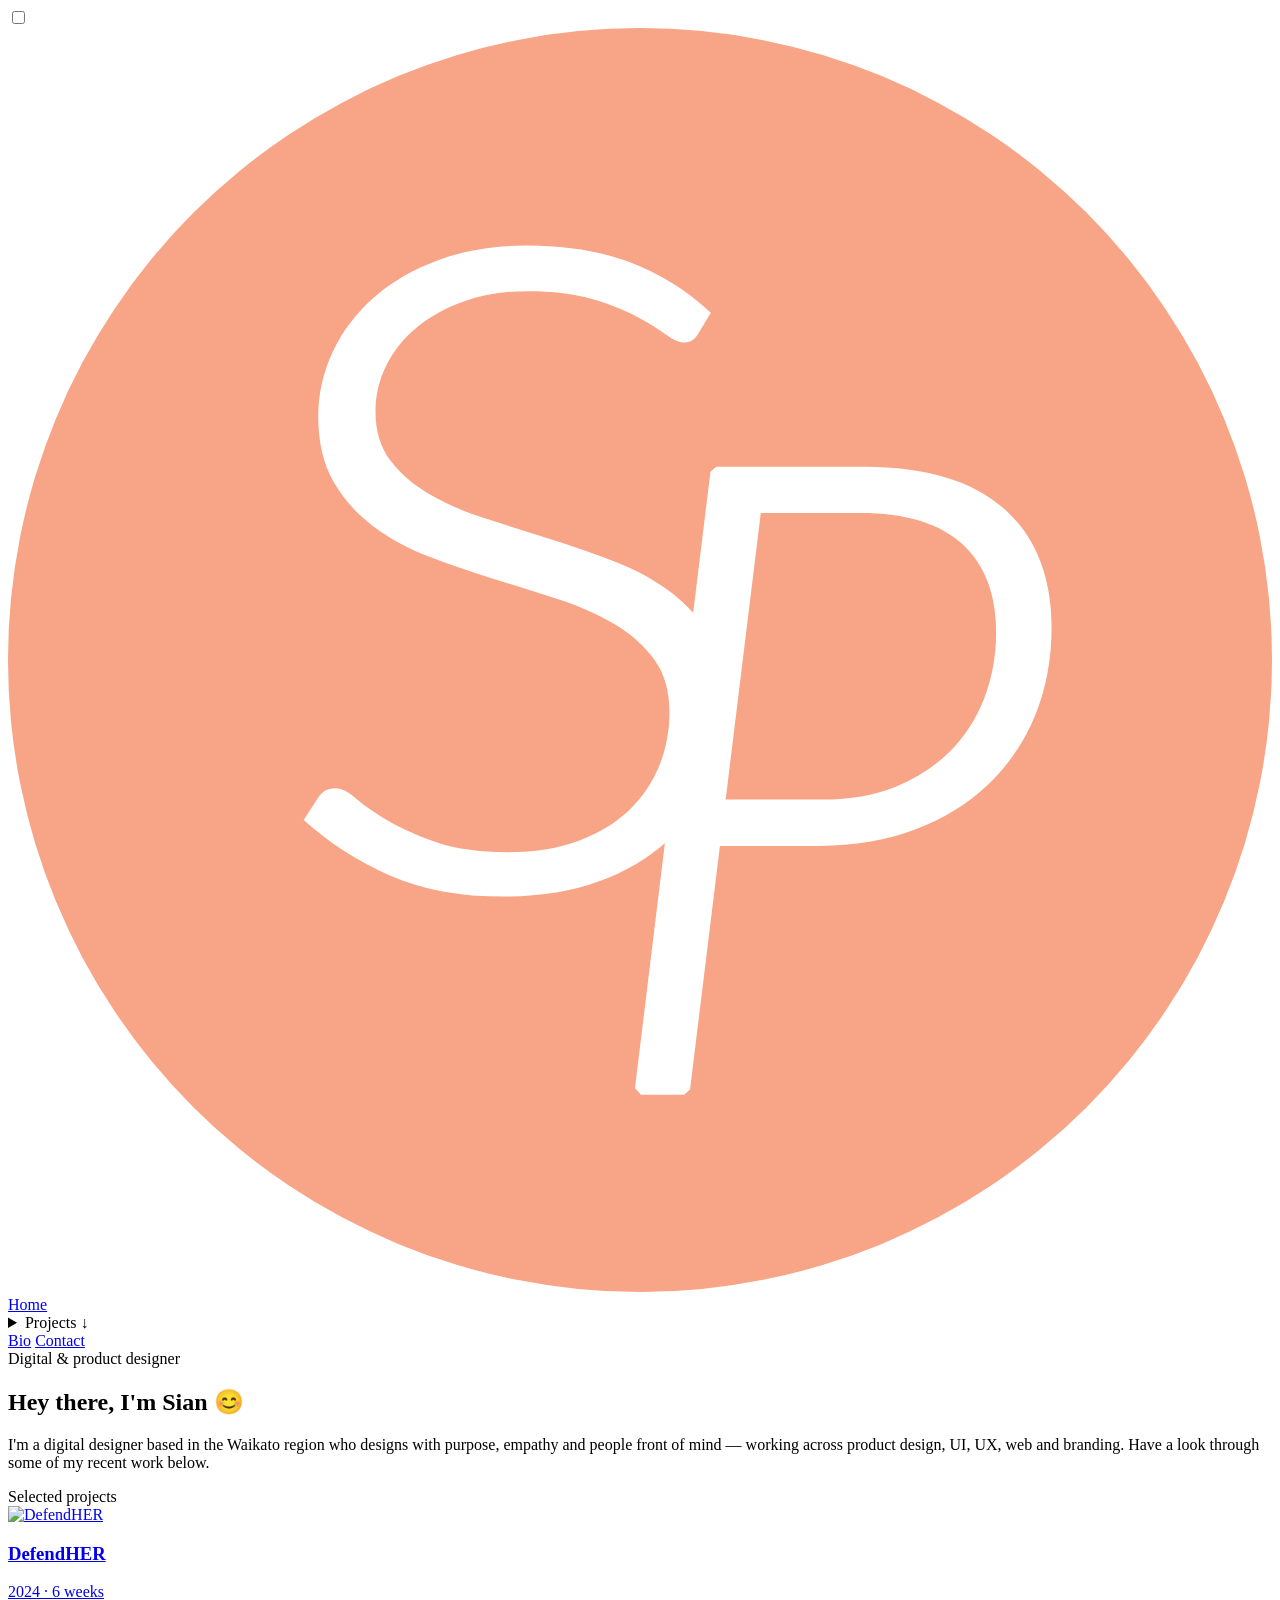
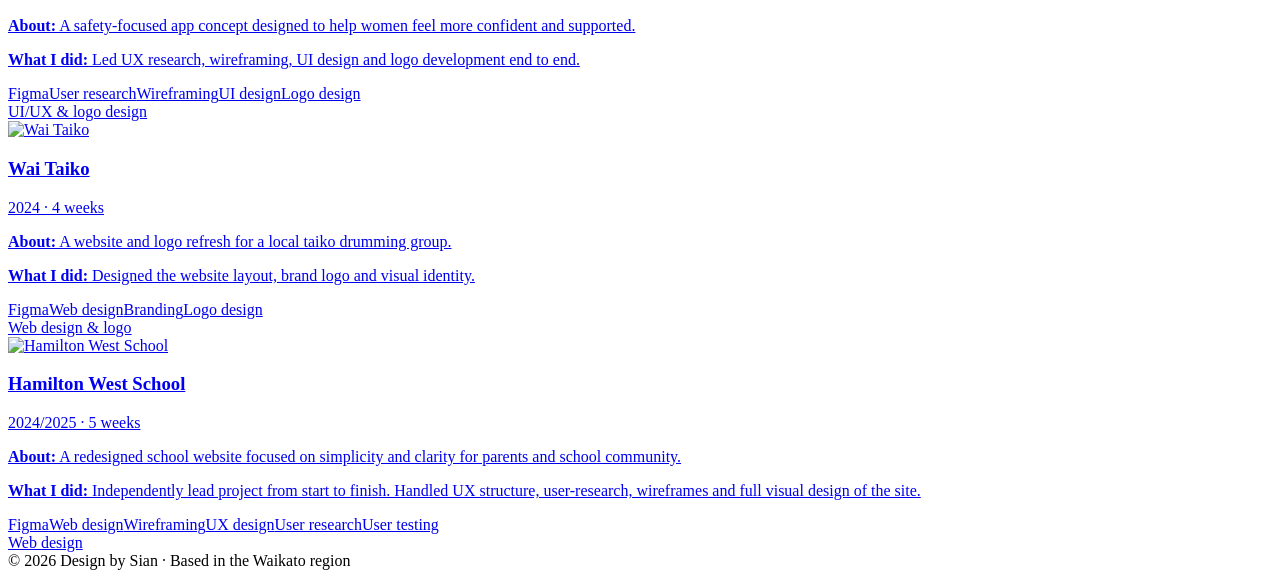
==== index.html @ 66684fa2 "Add files via upload .html files added" ====
<!DOCTYPE html>
<html lang="en">
<head>
<meta charset="UTF-8">
<meta name="viewport" content="width=device-width, initial-scale=1.0">
<title>Design by Sian</title>
<link rel="preconnect" href="https://fonts.googleapis.com">
<link href="https://fonts.googleapis.com/css2?family=Fraunces:opsz,wght@9..144,400;9..144,500;9..144,600&family=Lato:ital,wght@0,400;0,700;0,900;1,400;1,700&display=swap" rel="stylesheet">
<link rel="stylesheet" href="style.css">
</head>
<body>

<input type="checkbox" id="menuToggle" class="menu-toggle">

<a class="floating-logo" href="index.html">
  <svg id="Layer_2" data-name="Layer 2" xmlns="http://www.w3.org/2000/svg" viewBox="0 0 121 121">
    <defs>
      <style>
        .cls-1 { fill: #fff; }
        .cls-2 { fill: #f8a486; }
      </style>
    </defs>
    <g id="Layer_1-2" data-name="Layer 1">
      <g>
        <circle class="cls-2" cx="60.5" cy="60.5" r="60.5"/>
        <path class="cls-1" d="M95.38,46.04c-2.99-2.68-7.49-4.05-13.39-4.05h-14.18l-.57.5-1.65,13.49c-.63-.71-1.33-1.36-2.1-1.95-1.56-1.17-3.35-2.16-5.37-2.94-2.02-.79-4.08-1.51-6.16-2.16-2.08-.65-4.14-1.3-6.16-1.94-2.02-.65-3.81-1.42-5.37-2.31-1.56-.89-2.82-1.96-3.79-3.22-.97-1.25-1.46-2.83-1.46-4.74,0-1.54.34-3,1.03-4.4.69-1.4,1.67-2.62,2.94-3.67,1.27-1.05,2.81-1.89,4.61-2.52,1.8-.63,3.79-.94,5.98-.94,2.43,0,4.49.25,6.19.76,1.7.51,3.13,1.07,4.28,1.7s2.07,1.19,2.76,1.7c.69.51,1.25.76,1.7.76.61,0,1.07-.28,1.4-.85l1.21-2c-2.35-2.19-4.95-3.8-7.8-4.86-2.85-1.05-6.12-1.58-9.8-1.58-3.08,0-5.85.45-8.32,1.34-2.47.89-4.56,2.08-6.28,3.58-1.72,1.5-3.05,3.24-3.98,5.22-.93,1.98-1.4,4.05-1.4,6.19,0,2.51.49,4.6,1.46,6.28.97,1.68,2.25,3.11,3.82,4.28,1.58,1.17,3.37,2.15,5.37,2.91,2,.77,4.06,1.48,6.16,2.12,2.1.65,4.16,1.3,6.16,1.94,2,.65,3.79,1.44,5.37,2.37s2.85,2.06,3.82,3.4c.97,1.33,1.46,3.01,1.46,5.04,0,1.82-.33,3.55-1,5.19-.67,1.64-1.65,3.07-2.94,4.28-1.3,1.21-2.91,2.18-4.86,2.88-1.94.71-4.19,1.06-6.74,1.06-2.71,0-4.99-.32-6.83-.97-1.84-.65-3.39-1.35-4.64-2.09-1.25-.75-2.26-1.45-3-2.09-.75-.65-1.39-.97-1.91-.97-.45,0-.8.08-1.06.24-.26.16-.5.4-.7.73l-1.34,2.06c2.43,2.19,5.18,3.96,8.26,5.31,3.08,1.35,6.74,2.03,10.99,2.03,3.4,0,6.41-.49,9.04-1.46,2.47-.91,4.56-2.14,6.29-3.65l-2.86,23.43.57.64h4.13l.57-.5,2.86-23.31h9.5c3.34,0,6.41-.52,9.12-1.54,2.73-1.02,5.09-2.47,7.03-4.31,1.94-1.84,3.46-4.07,4.51-6.62,1.05-2.55,1.59-5.39,1.59-8.45,0-4.84-1.52-8.67-4.53-11.37ZM72.07,46.43h9.5c4.36,0,7.66,1.01,9.81,3,2.13,1.98,3.21,4.8,3.21,8.4,0,2.3-.39,4.46-1.17,6.42-.77,1.95-1.89,3.65-3.31,5.06-1.43,1.41-3.17,2.53-5.19,3.34-2.02.8-4.33,1.21-6.86,1.21h-9.36l3.36-27.42Z"/>
      </g>
    </g>
  </svg>
</a>

<label for="menuToggle" class="hamburger-btn">
  <span></span><span></span><span></span>
</label>

<label for="menuToggle" class="menu-overlay"></label>

<nav class="side-panel">
  <a class="panel-link" href="index.html">Home</a>
  <details class="panel-projects">
    <summary class="panel-link">Projects <span class="chev">&darr;</span></summary>
    <div class="panel-sub">
      <a href="defendher.html">DefendHER</a>
      <a href="waitaiko.html">Wai Taiko</a>
      <a href="hamwest.html">Hamilton West School</a>
      <a href="sugarrush.html">Sugar Rush</a>
    </div>
  </details>
  <a class="panel-link" href="bio.html">Bio</a>
  <a class="panel-link" href="contact.html">Contact</a>
</nav>

<main class="wrap">
  <section class="hero-section">
    <div class="hero">
      <div class="tag">Digital &amp; product designer</div>
      <h1>Hey there, I'm Sian 😊</h1>
      <p>I'm a digital designer based in the Waikato region who designs with purpose, empathy and people front of mind — working across product design, UI, UX, web and branding. Have a look through some of my recent work below.</p>
    </div>
    <div class="section-label">Selected projects</div>
    <div class="projects">
    <a class="project-card" href="defendher.html">
      <div class="project-img"><img src="images/defendher-image.jpg" alt="DefendHER"></div>
      <div class="project-info">
        <div class="project-top">
          <h3>DefendHER</h3>
          <div class="project-meta">2024 &middot; 6 weeks</div>
        </div>
        <div class="project-desc">
          <p><strong>About:</strong> A safety-focused app concept designed to help women feel more confident and supported.</p>
          <p><strong>What I did:</strong> Led UX research, wireframing, UI design and logo development end to end.</p>
        </div>
        <div class="skills-row"><span class="skill-pill">Figma</span><span class="skill-pill">User research</span><span class="skill-pill">Wireframing</span><span class="skill-pill">UI design</span><span class="skill-pill">Logo design</span></div>
        <div class="project-type">UI/UX & logo design</div>
      </div>
    </a>
    <a class="project-card" href="waitaiko.html">
      <div class="project-img"><img src="images/waitaiko-image.jpg" alt="Wai Taiko"></div>
      <div class="project-info">
        <div class="project-top">
          <h3>Wai Taiko</h3>
          <div class="project-meta">2024 &middot; 4 weeks</div>
        </div>
        <div class="project-desc">
          <p><strong>About:</strong> A website and logo refresh for a local taiko drumming group.</p>
          <p><strong>What I did:</strong> Designed the website layout, brand logo and visual identity.</p>
        </div>
        <div class="skills-row"><span class="skill-pill">Figma</span><span class="skill-pill">Web design</span><span class="skill-pill">Branding</span><span class="skill-pill">Logo design</span></div>
        <div class="project-type">Web design & logo</div>
      </div>
    </a>
    <a class="project-card" href="hamwest.html">
      <div class="project-img"><img src="images/hamwest-image.jpg" alt="Hamilton West School"></div>
      <div class="project-info">
        <div class="project-top">
          <h3>Hamilton West School</h3>
          <div class="project-meta">2024/2025 &middot; 5 weeks</div>
        </div>
        <div class="project-desc">
          <p><strong>About:</strong> A redesigned school website focused on simplicity and clarity for parents and school community.</p>
          <p><strong>What I did:</strong> Independently lead project from start to finish. Handled UX structure, user-research, wireframes and full visual design of the site.</p>
        </div>
        <div class="skills-row"><span class="skill-pill">Figma</span><span class="skill-pill">Web design</span><span class="skill-pill">Wireframing</span><span class="skill-pill">UX design</span><span class="skill-pill">User research</span><span class="skill-pill">User testing</span></div>
        <div class="project-type">Web design</div>
      </div>
    </a>
    <!--<a class="project-card" href="sugarrush.html">
      <div class="project-img">Image placeholder</div>
      <div class="project-info">
        <div class="project-top">
          <h3>Sugar Rush</h3>
          <div class="project-meta">2024 &middot; 3 weeks</div>
        </div>
        <div class="project-desc">
          <p><strong>About:</strong> A playful brand identity created for a boutique confectionery business.</p>
          <p><strong>What I did:</strong> Developed the brand concept, logo, colour palette and packaging direction.</p>
        </div>
        <div class="skills-row"><span class="skill-pill">Illustrator</span><span class="skill-pill">Branding</span><span class="skill-pill">Logo design</span><span class="skill-pill">Packaging</span></div>
        <div class="project-type">Branding</div>
      </div>
    </a>-->
    </div>
  </section>
</main>

<footer>&copy; 2026 Design by Sian &middot; Based in the Waikato region</footer>

</body>
</html>
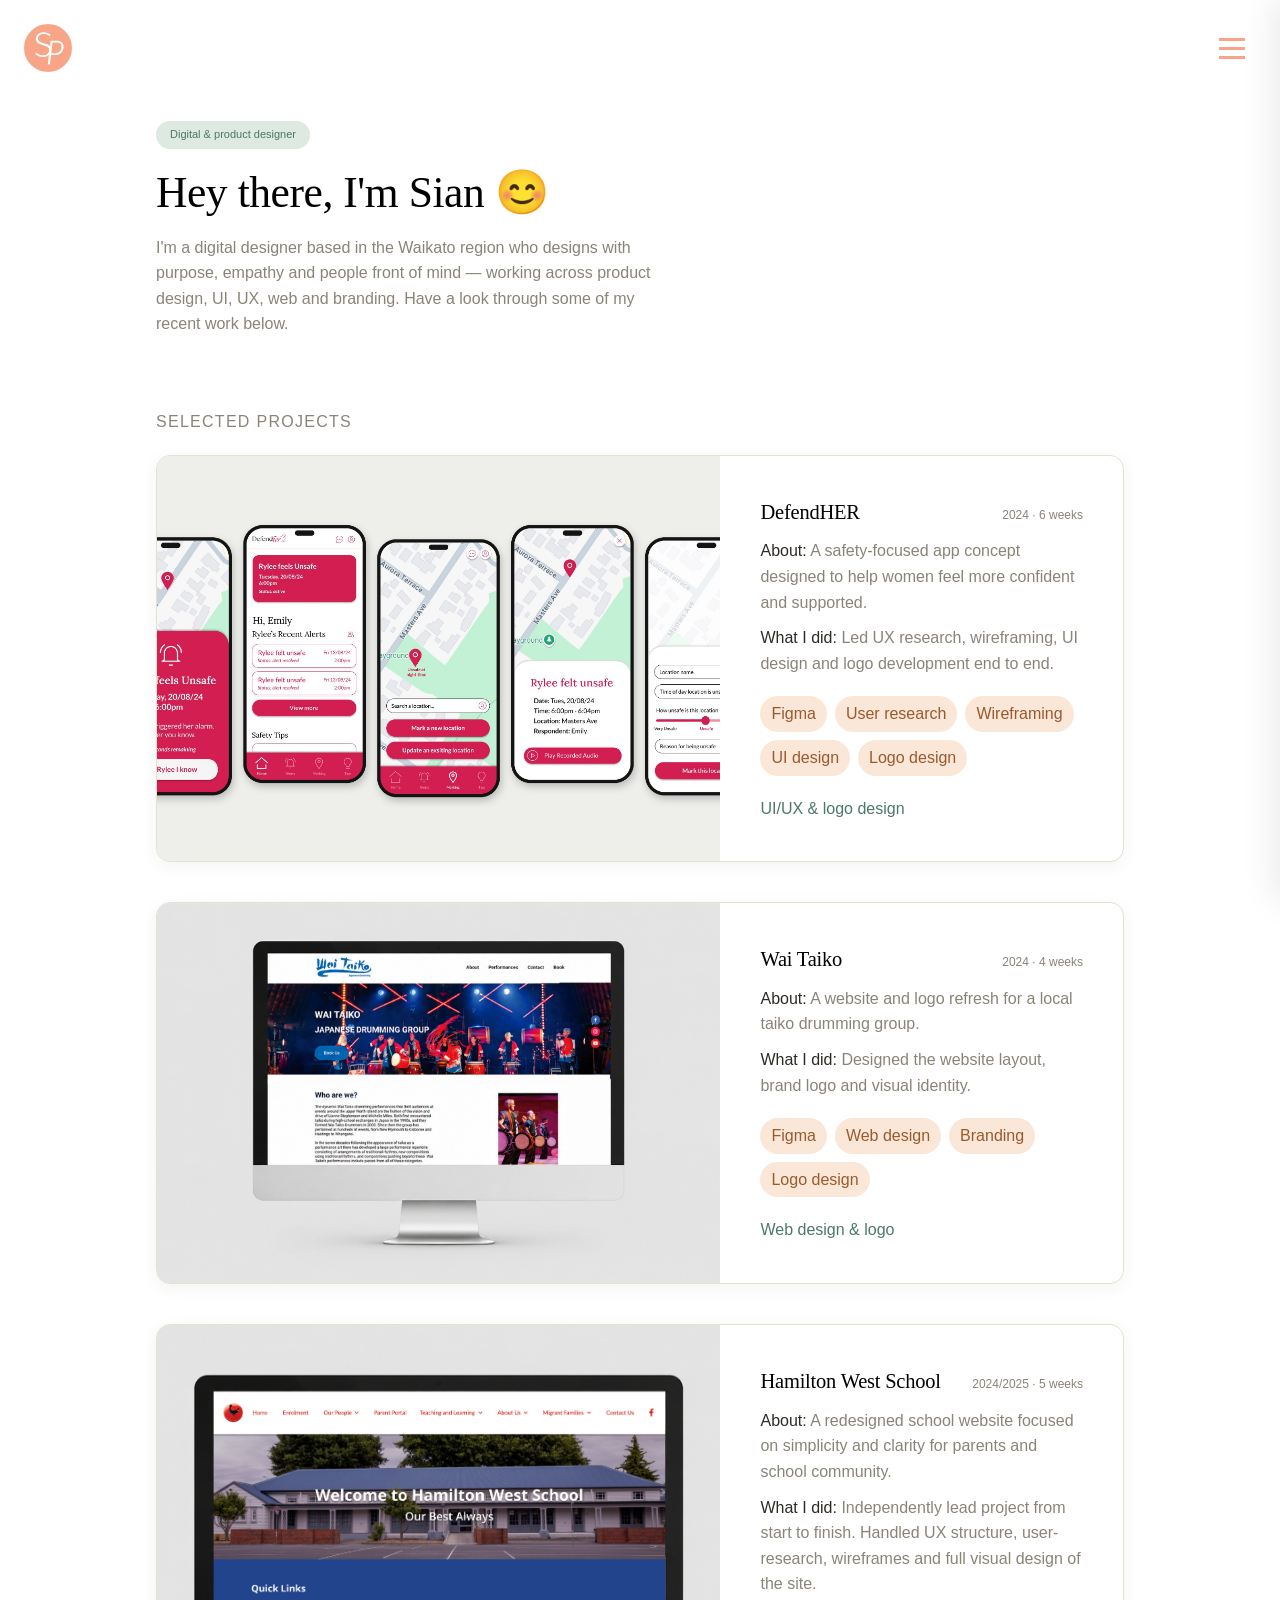
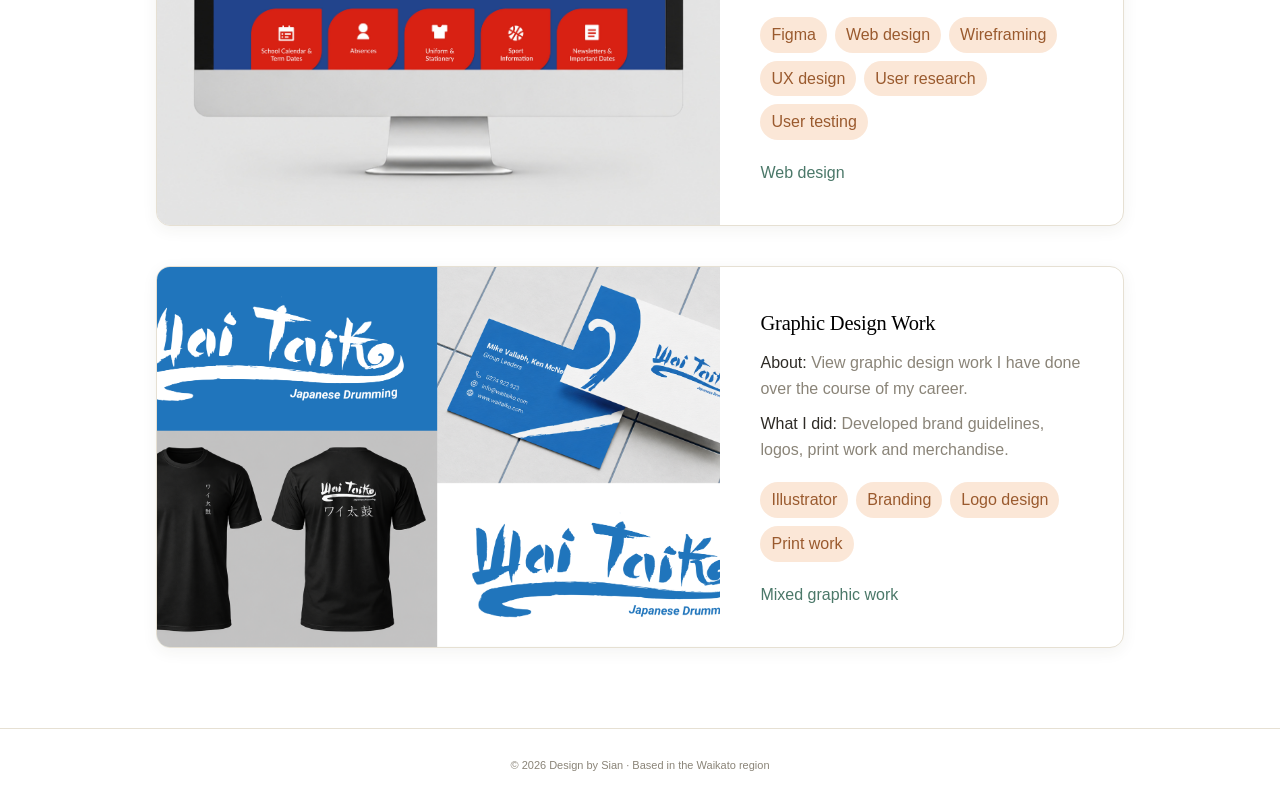
==== commit addcc8ed: "Add graphic design work page" ====
--- a/index.html
+++ b/index.html
@@ -43,7 +43,7 @@
       <a href="defendher.html">DefendHER</a>
       <a href="waitaiko.html">Wai Taiko</a>
       <a href="hamwest.html">Hamilton West School</a>
-      <a href="sugarrush.html">Sugar Rush</a>
+      <a href="graphicdesignwork.html">Graphic Design Work</a>
     </div>
   </details>
   <a class="panel-link" href="bio.html">Bio</a>
@@ -104,21 +104,21 @@
         <div class="project-type">Web design</div>
       </div>
     </a>
-    <!--<a class="project-card" href="sugarrush.html">
-      <div class="project-img">Image placeholder</div>
+    <a class="project-card" href="graphicdesignwork.html">
+      <div class="project-img"><img src="images/graphicwork-image.png" alt="Graphic design work"></div>
       <div class="project-info">
         <div class="project-top">
-          <h3>Sugar Rush</h3>
-          <div class="project-meta">2024 &middot; 3 weeks</div>
+          <h3>Graphic Design Work</h3>
+          <div class="project-meta"></div>
         </div>
         <div class="project-desc">
-          <p><strong>About:</strong> A playful brand identity created for a boutique confectionery business.</p>
-          <p><strong>What I did:</strong> Developed the brand concept, logo, colour palette and packaging direction.</p>
+          <p><strong>About:</strong> View graphic design work I have done over the course of my career.</p>
+          <p><strong>What I did:</strong> Developed brand guidelines, logos, print work and merchandise.</p>
         </div>
-        <div class="skills-row"><span class="skill-pill">Illustrator</span><span class="skill-pill">Branding</span><span class="skill-pill">Logo design</span><span class="skill-pill">Packaging</span></div>
-        <div class="project-type">Branding</div>
+        <div class="skills-row"><span class="skill-pill">Illustrator</span><span class="skill-pill">Branding</span><span class="skill-pill">Logo design</span><span class="skill-pill">Print work</span></div>
+        <div class="project-type">Mixed graphic work</div>
       </div>
-    </a>-->
+    </a>
     </div>
   </section>
 </main>
--- a/style.css
+++ b/style.css
@@ -0,0 +1,386 @@
+:root{
+    --bg:#FFFFFF;
+    --surface:#FFFFFF;
+    --text:#2E2B26;
+    --text-muted:#8A8478;
+    --accent:#4B7869;
+    --accent-soft:#DDE9E1;
+    --accent-2:#E8A67B;
+    --accent-2-soft:#FBE7D7;
+    --border:#E6E0D3;
+    --radius:14px;
+  }
+  *{box-sizing:border-box;}
+  body{
+    margin:0;
+    background:var(--bg);
+    color:var(--text);
+    font-family:'Lato',sans-serif;
+    line-height:1.6;
+  }
+  h1,h2,h3,.serif{
+    font-family:'Fraunces',serif;
+    font-weight:500;
+    letter-spacing:-0.01em;
+    margin:0;
+    color:#000000;
+  }
+  a{color:inherit;text-decoration:none;}
+  .wrap{width:80%;margin:0 auto;padding:0 28px;}
+
+  /* Floating logo + hamburger (CSS-only, driven by hidden checkbox) */
+  .menu-toggle{
+    position:absolute;opacity:0;pointer-events:none;
+  }
+
+  .floating-logo{
+    position:fixed;top:24px;left:24px;z-index:60;
+    width:48px;height:48px;
+    cursor:pointer;
+    display:flex;align-items:center;justify-content:center;
+    transition:transform .15s;
+  }
+  .floating-logo:hover{transform:scale(1.08);}
+  .floating-logo svg{width:100%;height:100%;display:block;}
+
+  .hamburger-btn{
+    position:fixed;top:24px;right:24px;z-index:60;
+    width:48px;height:48px;
+    background:transparent;
+    display:flex;align-items:center;justify-content:center;
+    flex-direction:column;gap:6px;
+    cursor:pointer;
+    transition:transform .15s;
+  }
+  .hamburger-btn:hover{transform:scale(1.08);}
+  .hamburger-btn span{
+    width:26px;height:3px;background:#f8a486;
+    transition:transform .25s, opacity .25s;
+  }
+  .menu-toggle:checked ~ .hamburger-btn span:nth-child(1){transform:translateY(9px) rotate(45deg);}
+  .menu-toggle:checked ~ .hamburger-btn span:nth-child(2){opacity:0;}
+  .menu-toggle:checked ~ .hamburger-btn span:nth-child(3){transform:translateY(-9px) rotate(-45deg);}
+
+  .menu-overlay{
+    position:fixed;inset:0;
+    background:rgba(46,43,38,0.25);
+    opacity:0;pointer-events:none;
+    transition:opacity .25s;
+    z-index:55;
+    display:block;
+  }
+  .menu-toggle:checked ~ .menu-overlay{opacity:1;pointer-events:auto;}
+
+  .side-panel{
+    position:fixed;top:0;right:0;bottom:0;
+    width:300px;max-width:82vw;
+    background:var(--surface);
+    box-shadow:-8px 0 30px rgba(0,0,0,0.08);
+    transform:translateX(100%);
+    transition:transform .3s ease;
+    z-index:58;
+    padding:96px 32px 32px;
+    display:flex;flex-direction:column;gap:6px;
+  }
+  .menu-toggle:checked ~ .side-panel{transform:translateX(0);}
+  .panel-link{
+    font-family:'Fraunces',serif;font-size:clamp(18px, 2vw, 24px);
+    padding:12px 0;cursor:pointer;color:var(--text);
+    display:flex;align-items:center;justify-content:space-between;
+    list-style:none;
+  }
+  .panel-link::-webkit-details-marker{display:none;}
+  .panel-link:hover{color:#f8a486;}
+  .panel-sub{
+    display:flex;flex-direction:column;
+  }
+  .panel-sub a{
+    font-family:'Lato',sans-serif;font-size:clamp(13px, 1vw, 16px);
+    color:var(--text-muted);padding:9px 0 9px 12px;cursor:pointer;
+  }
+  .panel-sub a:hover{color:#f8a486;}
+  .chev{font-size:clamp(12px, 0.9vw, 15px);transition:transform .25s;color:var(--text-muted);display:inline-block;}
+  .panel-projects[open] .chev{transform:rotate(180deg);}
+
+  /* Hero */
+  .hero{padding:120px 0 56px;}
+  .hero h1{font-size:clamp(28px, 3.4vw, 56px);line-height:1.15;max-width:640px;}
+  .hero p{font-size:clamp(16px, 1.1vw, 20px);color:var(--text-muted);max-width:520px;margin-top:18px;}
+  .tag{
+    display:inline-block;
+    background:var(--accent-soft);
+    color:var(--accent);
+    font-size:clamp(11px, 0.85vw, 14px);
+    padding:5px 14px;
+    border-radius:100px;
+    margin-bottom:18px;
+  }
+
+  /* Section labels */
+  .section-label{
+    font-size:clamp(16px, 0.85vw, 14px);
+    text-transform:uppercase;
+    letter-spacing:.08em;
+    color:var(--text-muted);
+    margin-bottom:20px;
+  }
+
+  /* Project cards */
+  .projects{display:flex;flex-direction:column;gap:40px;padding-bottom:80px;}
+  .project-card{
+    display:flex;
+    background:var(--surface);
+    border:1px solid var(--border);
+    border-radius:var(--radius);
+    overflow:hidden;
+    cursor:pointer;
+    box-shadow:0 4px 16px rgba(46,43,38,0.06);
+    transition:border-color .15s, transform .15s, box-shadow .15s;
+  }
+  .project-card:hover{transform:scale(1.02);box-shadow:0 8px 24px rgba(46,43,38,0.1);}
+  .project-img{
+    width:58.33%;min-width:220px;
+    background:var(--accent-soft);
+    display:flex;align-items:center;justify-content:center;
+    color:var(--accent);
+    font-size:clamp(11px, 0.85vw, 14px);
+    min-height:200px;
+  }
+  .project-img img{
+    width:100%;
+    height:100%;
+    object-fit:cover;
+    display:block;
+  }
+  .project-info{padding:40px;width:41.67%;flex-shrink:0;display:flex;flex-direction:column;gap:10px;}
+  .project-top{display:flex;justify-content:space-between;align-items:baseline;gap:12px;flex-wrap:wrap;}
+  .project-top h3{font-size:clamp(18px, 1.6vw, 30px);}
+  .project-meta{font-size:clamp(12px, 0.9vw, 16px);color:var(--text-muted);white-space:nowrap;}
+  .project-desc p{margin:0 0 10px;font-size:clamp(16px, 1vw, 17px);color:var(--text-muted);}
+  .project-desc p:last-child{margin-bottom:0;}
+  .project-desc strong{color:var(--text);font-weight:500;}
+  .skills-row{display:flex;flex-wrap:wrap;gap:8px;margin-top:10px;}
+  .skill-pill{
+    font-size:clamp(16px, 0.85vw, 15px);
+    background:var(--accent-2-soft);
+    color:#9A5A2E;
+    padding:5px 11px;
+    border-radius:100px;
+  }
+  .project-type{font-size:clamp(16px, 0.85vw, 15px);color:var(--accent);font-weight:500;margin-top:10px;}
+
+  /* Project detail page */
+  .detail-hero{padding:120px 0 40px;border-bottom:1px solid var(--border);}
+  #pd-hero-image img{width:100%;border-radius:var(--radius);display:block;margin-top:28px;}
+  .back-link{font-size:clamp(12px, 0.9vw, 15px);color:var(--text-muted);display:inline-flex;align-items:center;gap:6px;margin-bottom:24px;cursor:pointer;}
+  .back-link:hover{color:var(--accent);}
+  .detail-hero h1{font-size:clamp(24px, 3vw, 48px);}
+  .detail-meta{display:flex;gap:24px;margin-top:16px;font-size:clamp(12px, 0.9vw, 16px);color:var(--text-muted);flex-wrap:wrap;}
+  .detail-meta span strong{color:var(--text);font-weight:500;}
+
+  .detail-block{padding:44px 0;border-bottom:1px solid var(--border);}
+  .detail-block:last-of-type{border-bottom:none;}
+  .detail-block h2{font-size:clamp(19px, 1.6vw, 28px);margin-bottom:14px;}
+  .detail-block p,
+  .detail-block li,
+  .accordion-body p{
+    font-size:16px;
+    color:var(--text-muted);
+}
+.detail-block p,
+.detail-block li{
+  max-width:26.67vw;
+}
+  .detail-block p ul{margin:10px 0 0;padding-left:20px;}
+  .detail-block p li{margin-bottom:6px;}
+  
+
+  .accordion-block{padding:0;border-bottom:1px solid var(--border);}
+  .accordion-toggle{
+    cursor:pointer;
+    display:flex;align-items:center;justify-content:flex-start;
+    padding:28px 0;
+    margin-bottom:0;
+    max-width:640px;
+    user-select:none;
+    list-style:none;
+  }
+  .accordion-toggle::-webkit-details-marker{display:none;}
+  .accordion-label{
+    display:inline-block;
+    min-width:195px;
+  }
+  .accordion-chev{
+    font-size:clamp(15px, 1.3vw, 19px);color:var(--text-muted);
+    transition:transform .25s;
+    flex-shrink:0;margin-left:30px;
+    display:inline-block;
+  }
+  .accordion-block[open] .accordion-chev{transform:rotate(180deg);}
+  .accordion-body{
+    padding-bottom:28px;
+    width: 33.33%;
+  }
+
+  .placeholder-visual{
+    margin-top:20px;
+    background:var(--accent-soft);
+    border-radius:var(--radius);
+    min-height:220px;
+    display:flex;align-items:center;justify-content:center;
+    color:var(--accent);
+    font-size:clamp(11px, 0.85vw, 14px);
+  }
+
+  .hifi-grid{
+    display:flex;
+    gap:56px;
+    align-items:flex-start;
+  }
+  .hifi-left{flex:1;min-width:280px;}
+  .hifi-right{flex:1;min-width:280px;}
+  .hifi-left p{max-width:26.67vw;}
+  .hifi-btn, .site-btn{
+    display:inline-block;
+    margin-bottom: 22px;
+    background:#fff;
+    color:#f8a486;
+    border:2px solid #f8a486;
+    padding:12px 24px;
+    border-radius:100px;
+    font-size:clamp(16px, 0.9vw, 15px);
+    font-weight:500;
+    text-decoration:none;
+    box-shadow:0 2px 6px rgba(46,43,38,0.18);
+    transition:transform .15s;
+    cursor:pointer;
+    align-self: flex-start;
+  }
+  .hifi-btn:hover, .site-btn:hover{transform:scale(1.08);}
+  .hifi-video-placeholder{
+    margin-top:0;
+    aspect-ratio:1/1;
+    width:100%;
+    min-height:0;
+  }
+  .hifi-right video{
+    width:100%;
+    border-radius:var(--radius);
+    display:block;
+  }
+  @media (max-width:640px){
+    .hifi-grid{flex-direction:column;gap:28px;}
+    .detail-block p, .hifi-left p{max-width:100%;}
+  }
+
+  .flow-grid{
+    display:flex;
+    gap:40px;
+    align-items:flex-start;
+  }
+  .flow-left{flex:1 1 33.33%;min-width:220px;}
+  .flow-right{flex:1 1 66.67%;min-width:280px;}
+  .flow-left p{max-width:none;}
+  .flow-right .placeholder-visual{margin-top:0;}
+  @media (max-width:640px){
+    .flow-grid{flex-direction:column;gap:28px;}
+    .flow-left, .flow-right{flex:1 1 100%;}
+  }
+
+  /* Bio */
+  .bio-hero{padding:120px 0 20px;}
+  .bio-hero h1{font-size:clamp(24px, 3vw, 48px);}
+  .bio-grid{display:flex;gap:48px;padding:24px 0 80px;flex-wrap:wrap;}
+  .bio-photo{
+    width:220px;height:220px;border-radius:var(--radius);
+    background:var(--accent-soft);
+    display:flex;align-items:center;justify-content:center;
+    color:var(--accent);font-size:clamp(11px, 0.85vw, 14px);flex-shrink:0;
+  }
+  .bio-text{flex:1;min-width:280px;}
+  .bio-text p{color:var(--text-muted);font-size:clamp(14px, 1.1vw, 19px);max-width:520px;}
+  .skills-section{margin-top:32px;}
+  .skills-section h3{font-size:clamp(14px, 1.1vw, 19px);margin-bottom:14px;}
+  .skills-grid{display:flex;flex-wrap:wrap;gap:10px;}
+  .skills-grid .skill-pill{font-size:clamp(11px, 0.85vw, 14px);padding:6px 14px;}
+
+  /* Contact */
+  .contact-hero{padding:120px 0 40px;}
+  .contact-hero h1{font-size:clamp(24px, 3vw, 48px);}
+  .contact-hero p{color:var(--text-muted);font-size:clamp(16px, 1.1vw, 19px);max-width:480px;margin-top:14px;}
+  .contact-card{
+    background:var(--surface);border:1px solid var(--border);
+    border-radius:var(--radius);padding:32px;max-width:480px;margin-bottom:80px;
+  }
+  .contact-card label{display:block;font-size:clamp(16px, 0.85vw, 14px);color:var(--text-muted);margin-bottom:6px;margin-top:16px;}
+  .contact-card label:first-child{margin-top:0;}
+  .contact-card input, .contact-card textarea{
+    width:100%;padding:11px 13px;border:1px solid var(--border);
+    border-radius:8px;font-family:'Lato',sans-serif;font-size:clamp(16px, 1vw, 15px);
+    background:var(--bg);color:var(--text);
+  }
+  .contact-card textarea{resize:vertical;min-height:100px;}
+  .contact-btn{
+    margin-top:22px;background:var(--accent);color:#fff;border:none;
+    padding:12px 22px;border-radius:8px;font-size:clamp(12px, 0.9vw, 15px);font-weight:500;
+    cursor:pointer;font-family:'Lato',sans-serif;
+  }
+  .contact-btn:hover{opacity:.9;}
+  .direct-contact{margin-top:20px;font-size:clamp(16px, 0.9vw, 15px);color:var(--text-muted);}
+  .direct-contact strong{color:var(--accent);}
+
+  footer{border-top:1px solid var(--border);padding:28px 0;text-align:center;color:var(--text-muted);font-size:clamp(11px, 0.85vw, 14px);}
+
+.feature-grid {
+  display: grid;
+  grid-template-columns: repeat(4, 1fr);
+  gap: 20px;
+}
+
+.feature-item {
+  display: flex;
+  flex-direction: column;
+  text-align: left;
+}
+.feature-icon {
+  width: 100%;
+  border-radius:var(--radius);
+}
+.feature-desc {
+  font-size: clamp(12px, 0.9vw, 15px);
+  color: var(--text-muted);
+  text-align: left;
+}
+
+.feature-grid-double {
+  display: grid;
+  grid-template-columns: repeat(2, 1fr);
+  gap: 50px;
+}
+.feature-item-double {
+  display: flex;
+  flex-direction: column;
+  align-items: left;
+  text-align: left;
+}
+
+@media (max-width: 640px) {
+  .feature-grid {
+    grid-template-columns: 1fr;
+  }
+}
+
+@media (max-width: 640px) {
+  .feature-grid-double {
+    grid-template-columns: 1fr;
+  }
+}
+
+  @media (max-width:640px){
+    .project-card{flex-direction:column;}
+    .project-img{width:100%;min-height:160px;}
+    .project-info{width:100%;}
+    nav{gap:16px;}
+    .bio-grid{flex-direction:column;}
+    .accordion-body{width:100%;}
+  }
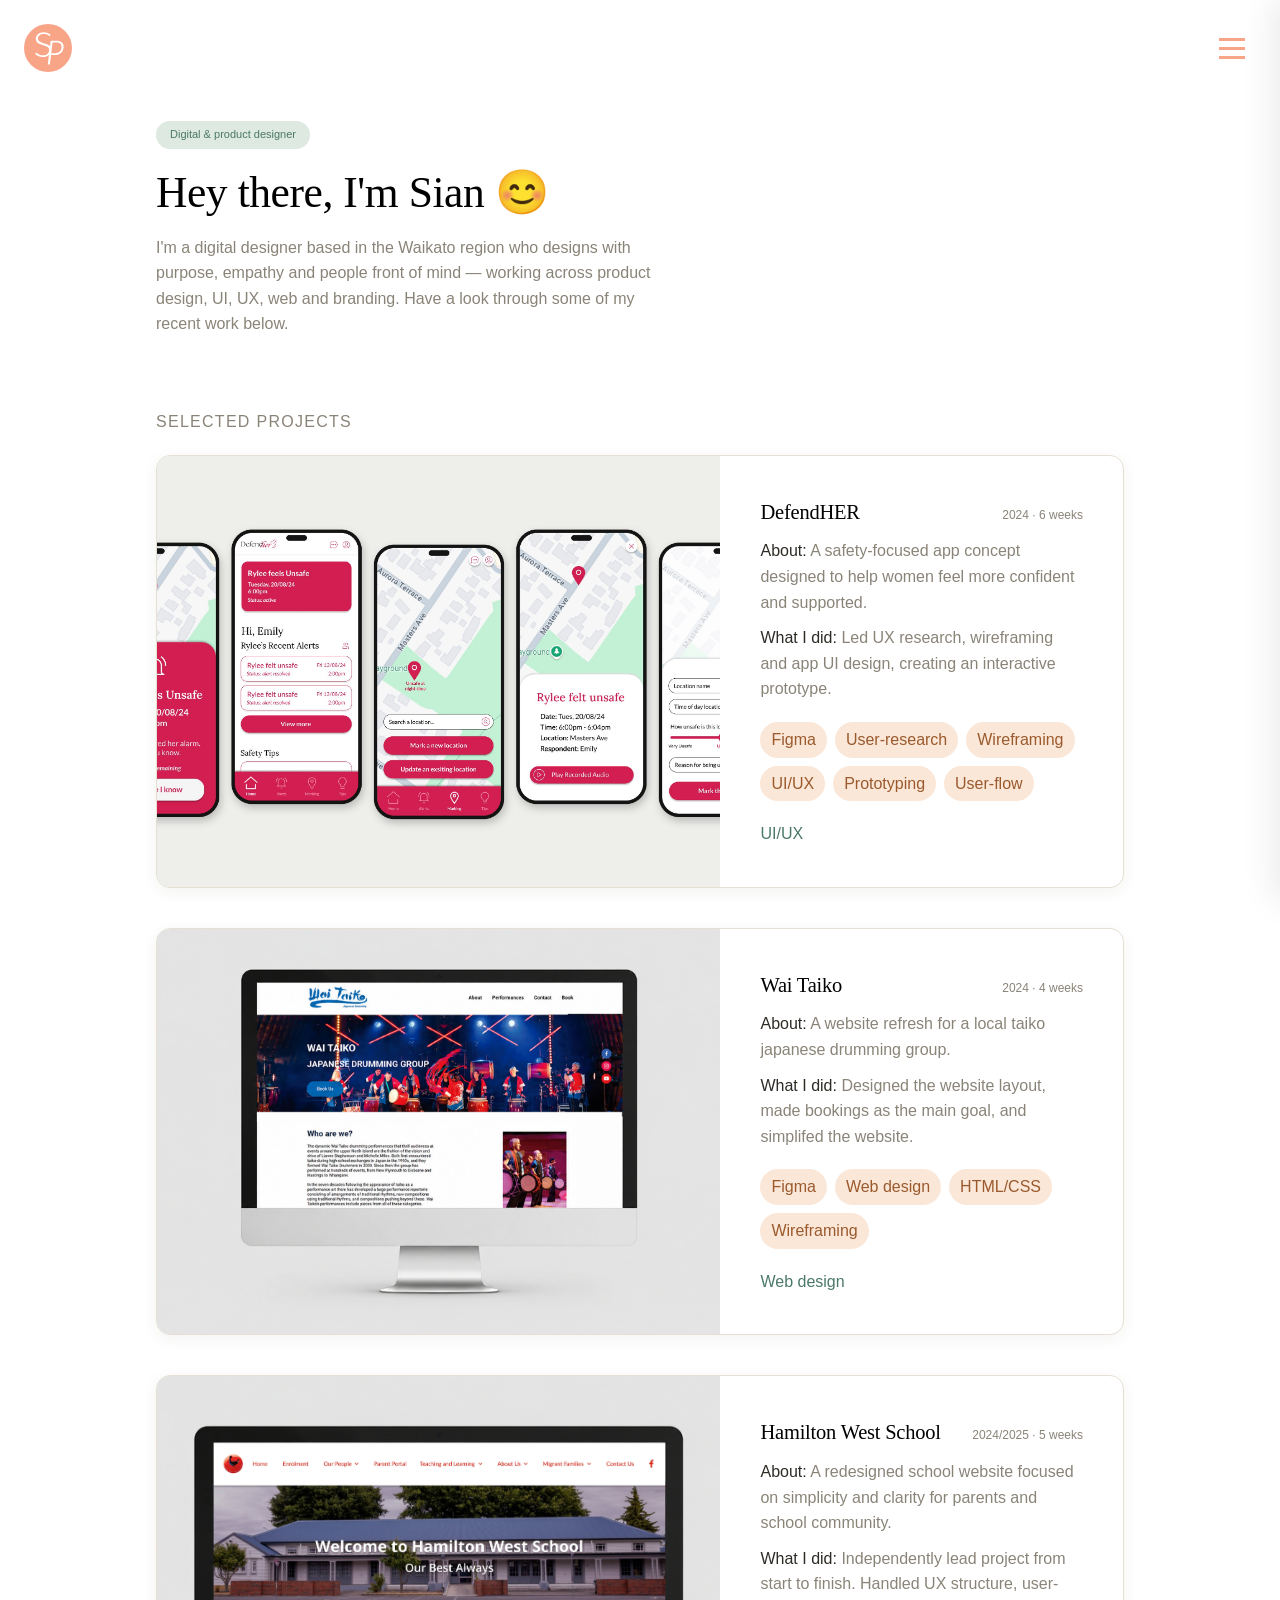
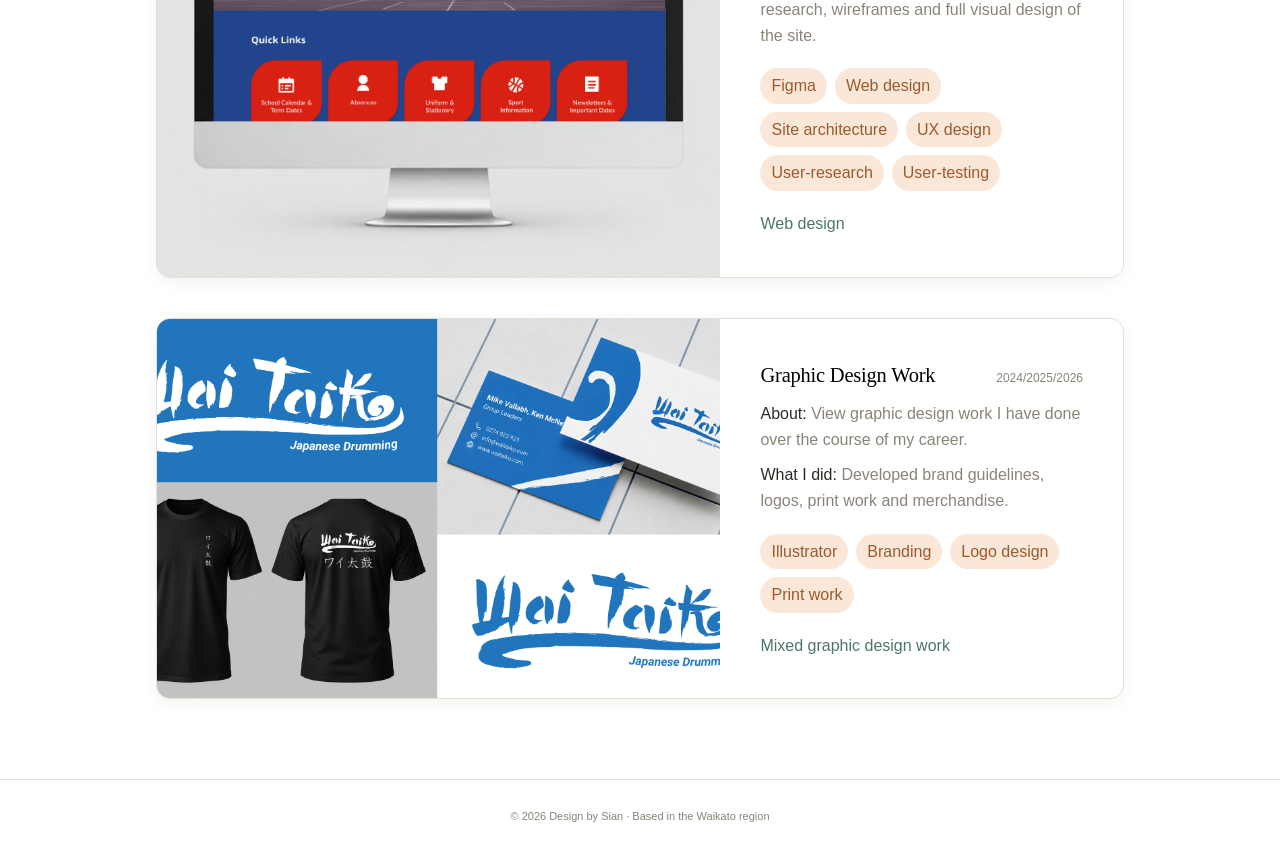
==== commit 6b62c488: "Updates 09/09/26 7.30pm Made some changes across website." ====
--- a/index.html
+++ b/index.html
@@ -68,10 +68,10 @@
         </div>
         <div class="project-desc">
           <p><strong>About:</strong> A safety-focused app concept designed to help women feel more confident and supported.</p>
-          <p><strong>What I did:</strong> Led UX research, wireframing, UI design and logo development end to end.</p>
+          <p><strong>What I did:</strong> Led UX research, wireframing and app UI design, creating an interactive prototype.</p>
         </div>
-        <div class="skills-row"><span class="skill-pill">Figma</span><span class="skill-pill">User research</span><span class="skill-pill">Wireframing</span><span class="skill-pill">UI design</span><span class="skill-pill">Logo design</span></div>
-        <div class="project-type">UI/UX & logo design</div>
+        <div class="skills-row"><span class="skill-pill">Figma</span><span class="skill-pill">User-research</span><span class="skill-pill">Wireframing</span><span class="skill-pill">UI/UX</span><span class="skill-pill">Prototyping</span><span class="skill-pill">User-flow</span></div>
+        <div class="project-type">UI/UX</div>
       </div>
     </a>
     <a class="project-card" href="waitaiko.html">
@@ -82,11 +82,11 @@
           <div class="project-meta">2024 &middot; 4 weeks</div>
         </div>
         <div class="project-desc">
-          <p><strong>About:</strong> A website and logo refresh for a local taiko drumming group.</p>
-          <p><strong>What I did:</strong> Designed the website layout, brand logo and visual identity.</p>
+          <p><strong>About:</strong> A website refresh for a local taiko japanese drumming group.</p>
+          <p><strong>What I did:</strong> Designed the website layout, made bookings as the main goal, and simplifed the website.</p>
         </div>
-        <div class="skills-row"><span class="skill-pill">Figma</span><span class="skill-pill">Web design</span><span class="skill-pill">Branding</span><span class="skill-pill">Logo design</span></div>
-        <div class="project-type">Web design & logo</div>
+        <div class="skills-row"><span class="skill-pill">Figma</span><span class="skill-pill">Web design</span><span class="skill-pill">HTML/CSS</span><span class="skill-pill">Wireframing</span></div>
+        <div class="project-type">Web design</div>
       </div>
     </a>
     <a class="project-card" href="hamwest.html">
@@ -100,7 +100,7 @@
           <p><strong>About:</strong> A redesigned school website focused on simplicity and clarity for parents and school community.</p>
           <p><strong>What I did:</strong> Independently lead project from start to finish. Handled UX structure, user-research, wireframes and full visual design of the site.</p>
         </div>
-        <div class="skills-row"><span class="skill-pill">Figma</span><span class="skill-pill">Web design</span><span class="skill-pill">Wireframing</span><span class="skill-pill">UX design</span><span class="skill-pill">User research</span><span class="skill-pill">User testing</span></div>
+        <div class="skills-row"><span class="skill-pill">Figma</span><span class="skill-pill">Web design</span><span class="skill-pill">Site architecture</span><span class="skill-pill">UX design</span><span class="skill-pill">User-research</span><span class="skill-pill">User-testing</span></div>
         <div class="project-type">Web design</div>
       </div>
     </a>
@@ -109,14 +109,14 @@
       <div class="project-info">
         <div class="project-top">
           <h3>Graphic Design Work</h3>
-          <div class="project-meta"></div>
+          <div class="project-meta">2024/2025/2026</div>
         </div>
         <div class="project-desc">
           <p><strong>About:</strong> View graphic design work I have done over the course of my career.</p>
           <p><strong>What I did:</strong> Developed brand guidelines, logos, print work and merchandise.</p>
         </div>
         <div class="skills-row"><span class="skill-pill">Illustrator</span><span class="skill-pill">Branding</span><span class="skill-pill">Logo design</span><span class="skill-pill">Print work</span></div>
-        <div class="project-type">Mixed graphic work</div>
+        <div class="project-type">Mixed graphic design work</div>
       </div>
     </a>
     </div>
--- a/style.css
+++ b/style.css
@@ -383,4 +383,5 @@
     nav{gap:16px;}
     .bio-grid{flex-direction:column;}
     .accordion-body{width:100%;}
+    .wrap{width:90%;margin:0 auto;padding:0 28px;}
   }
